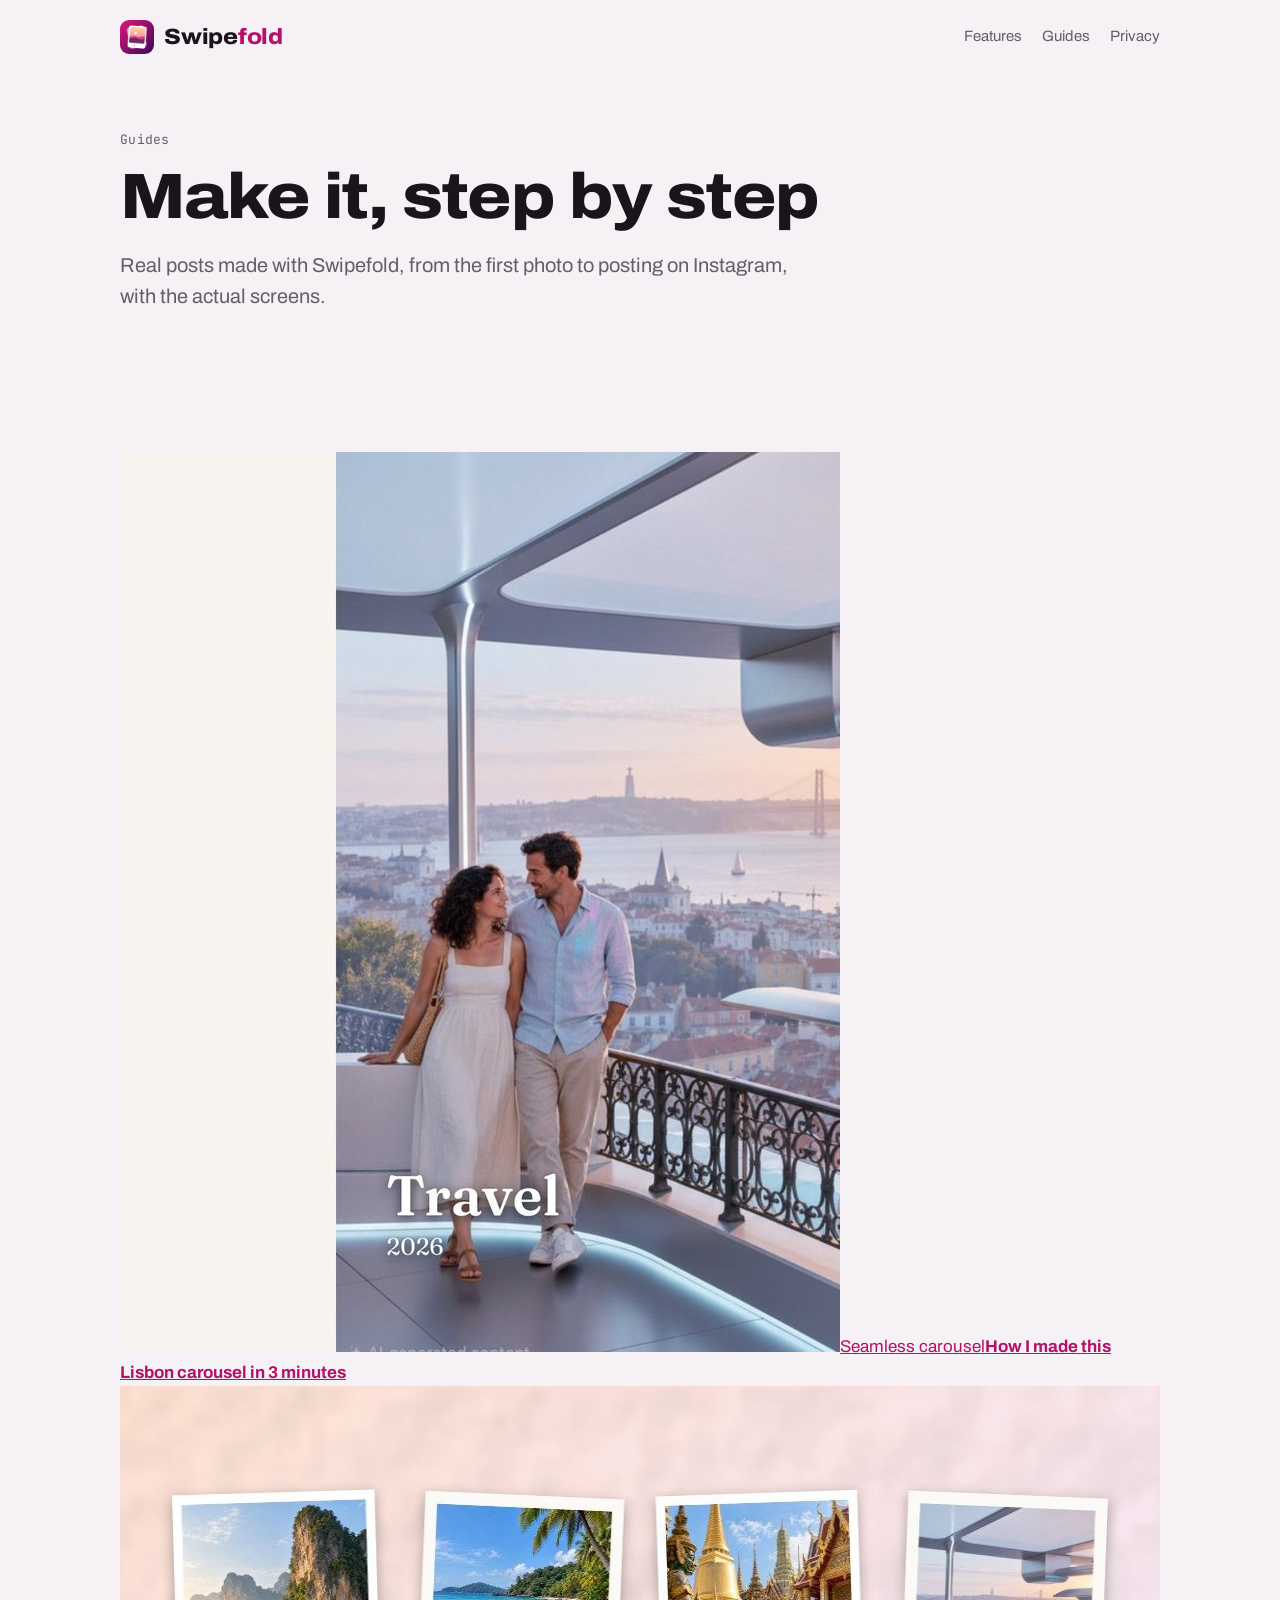
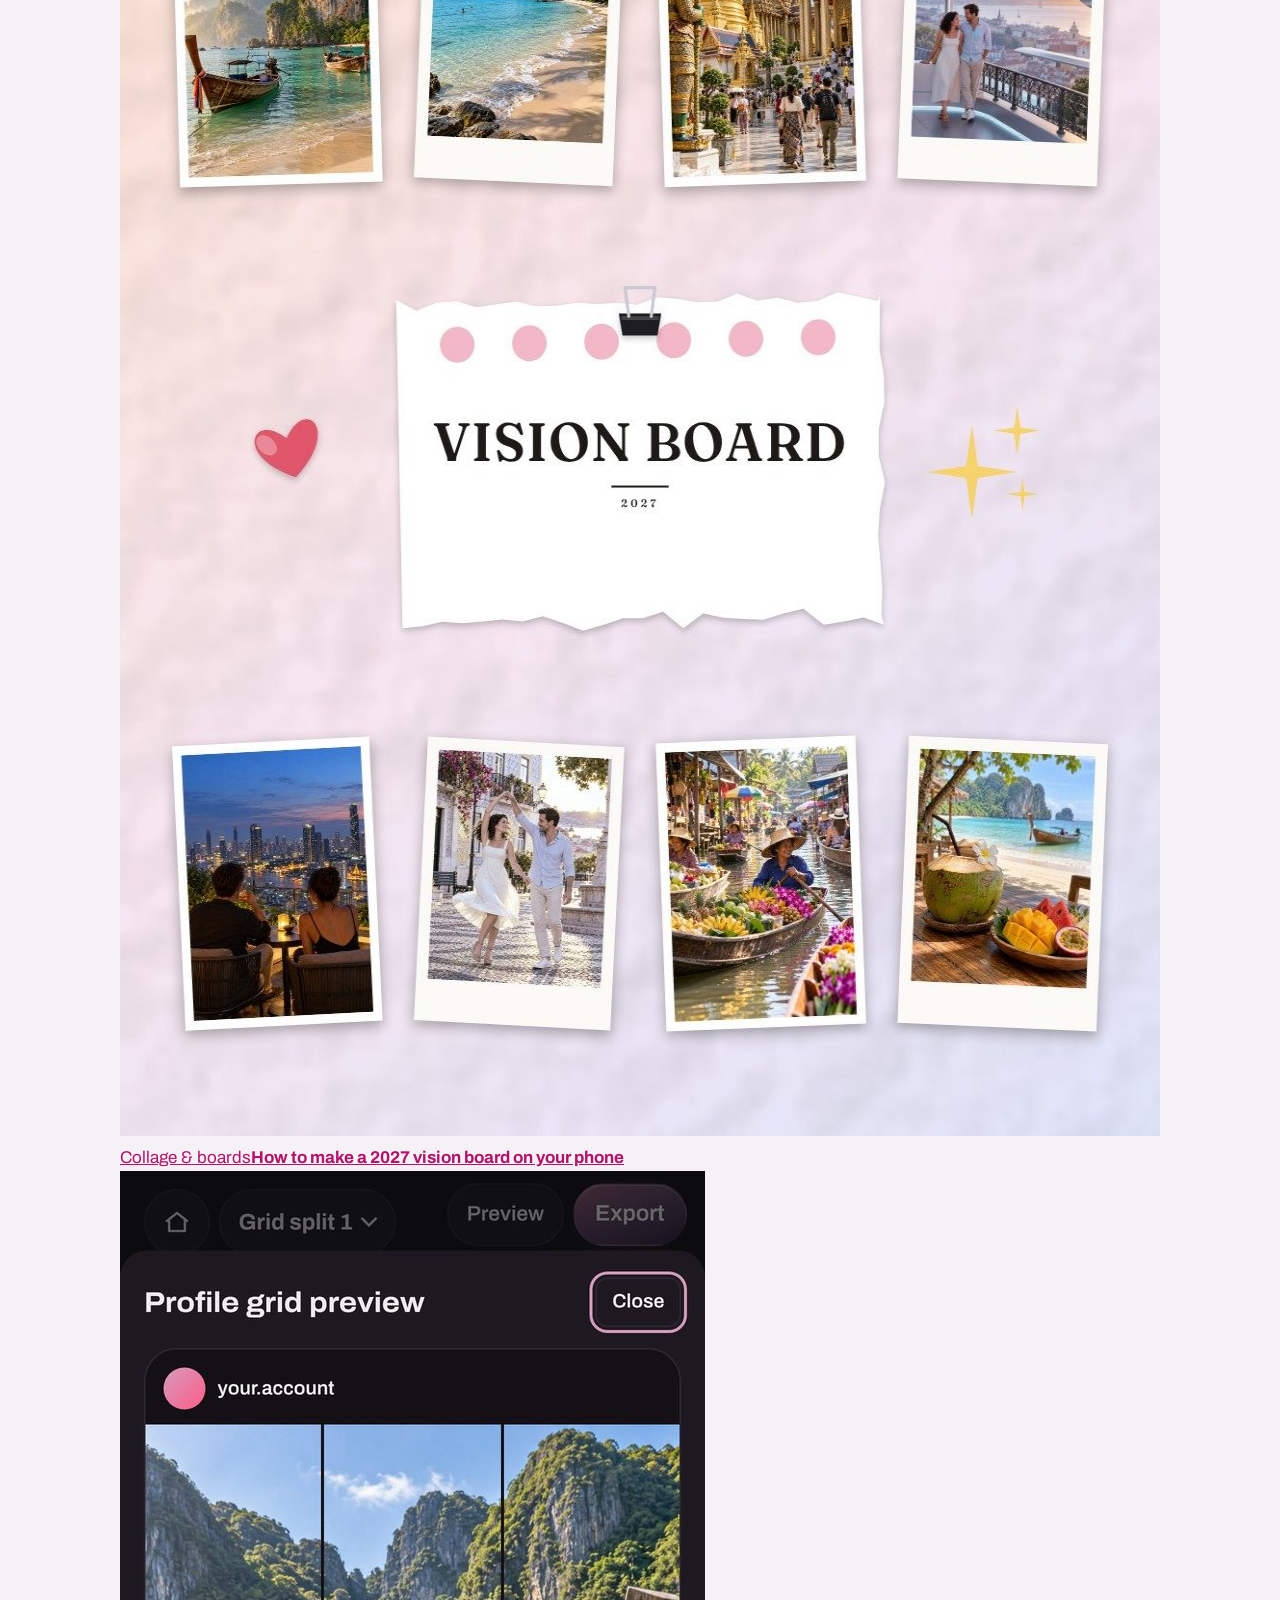
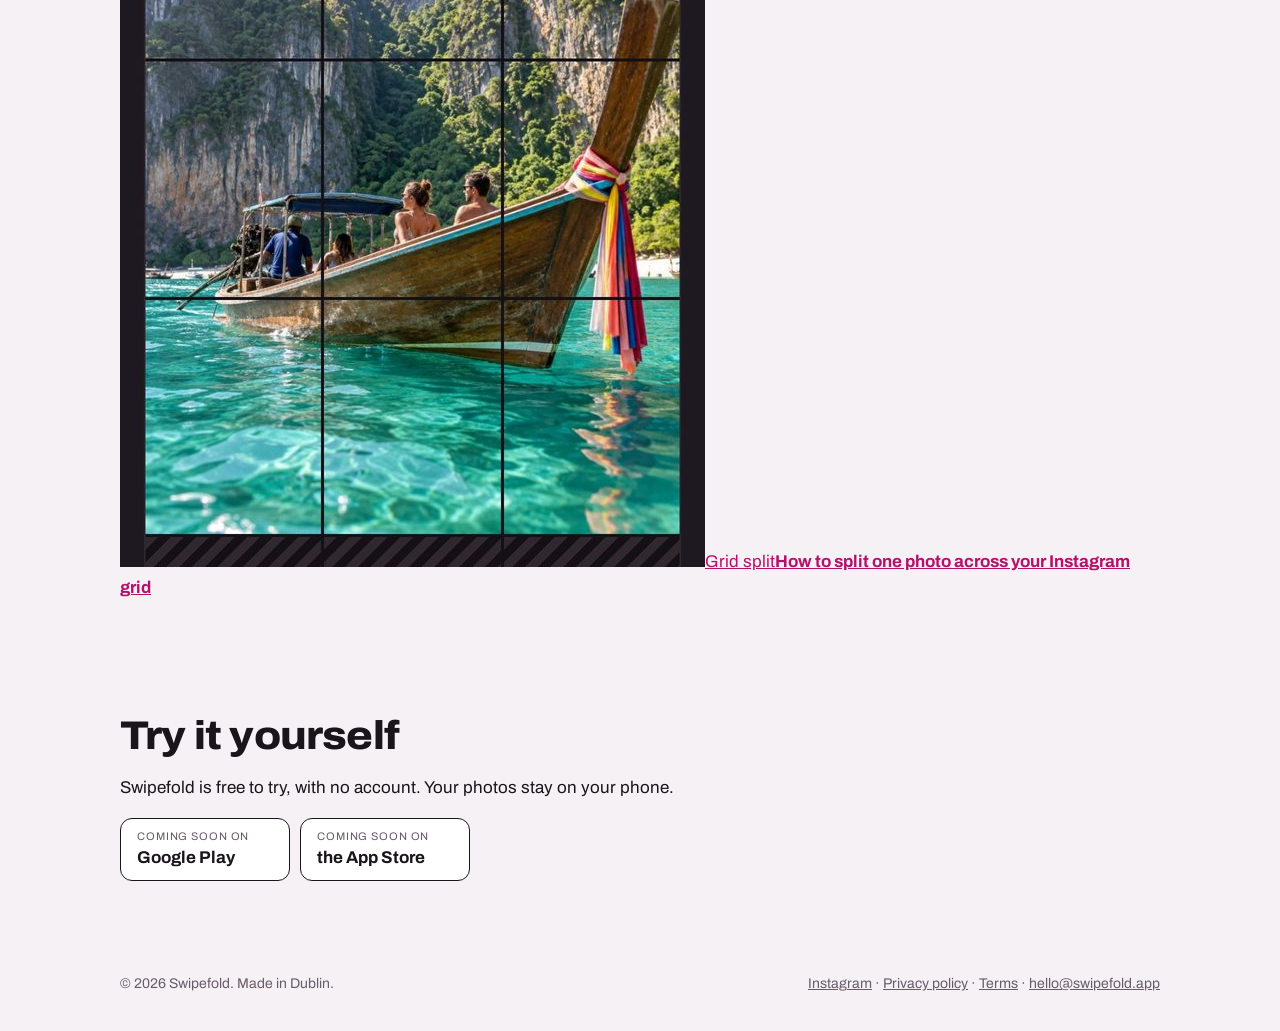
==== guides.html @ 1c02bab6 "Guides: grid split and vision board guides, Guides page, sitemap and robots Co-Authored-By: Claude O" ====
<!doctype html>
<html lang="en">
<head>
<meta charset="utf-8">
<meta name="viewport" content="width=device-width,initial-scale=1,viewport-fit=cover">
<title>Guides: Instagram carousels, grids and vision boards · Swipefold</title>
<meta name="description" content="Step-by-step guides with real screens: seamless Instagram carousels, splitting one photo across your profile grid, and vision boards on your phone.">
<meta property="og:title" content="Swipefold guides">
<meta property="og:description" content="Carousels, grid splits and vision boards, step by step.">
<meta property="og:image" content="https://swipefold.app/img/how/slide1.jpg">
<link rel="canonical" href="https://swipefold.app/guides.html">
<link rel="icon" href="favicon.png" type="image/png">
<link rel="apple-touch-icon" href="apple-touch-icon.png">
<link rel="preconnect" href="https://fonts.googleapis.com"><link rel="preconnect" href="https://fonts.gstatic.com" crossorigin>
<link rel="stylesheet" href="https://fonts.googleapis.com/css2?family=Archivo:wdth,wght@75..125,400..800&family=JetBrains+Mono:wght@400&display=swap">
<link rel="stylesheet" href="style.css">
</head>
<body>
<header class="top"><div class="wrap">
  <a class="logo" href="./"><img src="apple-touch-icon.png" alt=""><span class="wm">Swipe<span>fold</span></span></a>
  <nav><a href="./#modes">Features</a><a href="guides.html" aria-current="page">Guides</a><a href="privacy.html">Privacy</a></nav>
</div></header>
<main>
<section class="how-hero"><div class="wrap">
  <p class="eyebrow">Guides</p>
  <h1>Make it, step by step</h1>
  <p class="lede">Real posts made with Swipefold, from the first photo to posting on Instagram, with the actual screens.</p>
</div></section>
<section class="more" style="border-top:0"><div class="wrap">
  <div class="guide-cards">
    <a class="gcard" href="how-i-made-a-carousel.html"><img src="img/how/slide1.jpg" alt="" loading="lazy" width="720" height="900"><span>Seamless carousel</span><b>How I made this Lisbon carousel in 3 minutes</b></a>
    <a class="gcard" href="how-to-make-a-vision-board.html"><img src="img/board/board.jpg" alt="" loading="lazy" width="1080" height="1350"><span>Collage &amp; boards</span><b>How to make a 2027 vision board on your phone</b></a>
    <a class="gcard" href="how-to-split-a-photo-into-an-instagram-grid.html"><img src="img/grid/step3.jpg" alt="" loading="lazy" width="585" height="996"><span>Grid split</span><b>How to split one photo across your Instagram grid</b></a>
  </div>
</div></section>
<section class="end"><div class="wrap">
  <h2>Try it yourself</h2>
  <p>Swipefold is free to try, with no account. Your photos stay on your phone.</p>
  <div class="stores" aria-label="Availability">
    <div class="store"><small>Coming soon on</small><b>Google Play</b></div>
    <div class="store"><small>Coming soon on</small><b>the App Store</b></div>
  </div>
</div></section>
</main>

<footer><div class="wrap">
  <span>© 2026 Swipefold. Made in Dublin.</span>
  <span><a href="https://www.instagram.com/swipefold.app/" rel="me">Instagram</a> · <a href="privacy.html">Privacy policy</a> · <a href="terms.html">Terms</a> · <a href="mailto:hello@swipefold.app">hello@swipefold.app</a></span>
</div></footer>
</body>
</html>
---- style.css ----
/* Swipefold site — a contact-sheet feel: photos on white slides, cut lines in pink, magenta-night colours from the app icon. */
:root{
  --bg:#f5f1f4; --paper:#ffffff; --ink:#1a141b; --muted:#685c69; --line:#e2d9df;
  --accent:#b5106a; --accent-ink:#ffffff; --accent-soft:#fbe3ef; --cut:#ff3d71;
  --f-display:"Archivo",system-ui,-apple-system,"Segoe UI",sans-serif;
  --f-body:"Archivo",system-ui,-apple-system,"Segoe UI",sans-serif;
  --f-mono:"JetBrains Mono",ui-monospace,"SF Mono",Menlo,monospace;
}
@media (prefers-color-scheme: dark){:root:not([data-theme="light"]){
  --bg:#141016; --paper:#1e1820; --ink:#f1ebf0; --muted:#a898a7; --line:#30272f;
  --accent:#f06aa8; --accent-ink:#1f0a17; --accent-soft:#3f1530; --cut:#ff5c88; color-scheme:dark}}
:root[data-theme="dark"]{
  --bg:#141016; --paper:#1e1820; --ink:#f1ebf0; --muted:#a898a7; --line:#30272f;
  --accent:#f06aa8; --accent-ink:#1f0a17; --accent-soft:#3f1530; --cut:#ff5c88; color-scheme:dark}
*{box-sizing:border-box}
html{-webkit-text-size-adjust:100%}
body{margin:0;background:var(--bg);color:var(--ink);font-family:var(--f-body);font-size:17px;line-height:1.55}
a{color:var(--accent)}
img,svg{max-width:100%}
.wrap{max-width:1080px;margin:0 auto;padding-left:max(20px,env(safe-area-inset-left,0px));padding-right:max(20px,env(safe-area-inset-right,0px))}
:focus-visible{outline:2px solid var(--accent);outline-offset:3px;border-radius:4px}

/* header */
.top{padding-block:20px}
.top .wrap{display:flex;align-items:center;justify-content:space-between;gap:16px}
.logo{flex-shrink:0;display:flex;align-items:center;gap:10px;text-decoration:none;color:var(--ink);font-family:var(--f-display);font-weight:800;font-stretch:110%;font-size:22px;letter-spacing:-.01em}
.logo img{width:34px;height:34px;border-radius:9px}
.logo .wm span{color:var(--accent)}
.top nav{display:flex;gap:20px;font-size:15px}
.top nav a{color:var(--muted);text-decoration:none}
.top nav a:hover{color:var(--ink)}
@media (max-width:560px){.top nav{gap:14px;font-size:14px}.top nav a[href$="#story"]{display:none}}

/* hero: lifestyle photo, copy sits on the empty wall to the left */
.hero{padding:0;position:relative}
/* phones and narrow windows: the photo on top, cropped closer to him, then the words */
.hero-photo img{display:block;width:100%;height:auto;aspect-ratio:4/3;object-fit:cover;object-position:74% center}
@media (min-width:600px) and (max-width:879px){.hero-photo img{aspect-ratio:16/9;object-position:right center}}
.hero-copy{padding-block:32px 8px}
@media (min-width:880px){
  .hero{min-height:clamp(560px,48vw,720px);display:flex;align-items:center;overflow:hidden}
  .hero-photo{position:absolute;inset:0}
  .hero-photo img{width:100%;height:100%;aspect-ratio:auto;object-position:right center}
  .hero-photo::after{content:"";position:absolute;inset:0;background:linear-gradient(90deg,rgba(236,239,234,.94) 0,rgba(236,239,234,.82) 40%,rgba(236,239,234,0) 64%)}
  .hero .wrap{position:relative;width:100%}
  .hero-copy{max-width:490px;padding-block:56px}
  /* fixed colours over the photo, whatever the site theme */
  .hero-copy{--ink:#1a141b;--muted:#3f3540;--paper:#ffffff;--accent:#b5106a;color:var(--ink)}
  .hero-copy .lede{font-size:18px}
}
.demo-band .wrap{display:grid;gap:32px;align-items:center}
@media (min-width:880px){.demo-band .wrap{grid-template-columns:.9fr 1.1fr}}
.eyebrow{font-family:var(--f-mono);font-size:13px;color:var(--muted);letter-spacing:.02em;margin:0 0 14px}
h1{font-family:var(--f-display);font-weight:800;font-stretch:112%;font-size:clamp(38px,6vw,64px);line-height:1.02;letter-spacing:-.025em;margin:0 0 20px;text-wrap:balance}
h1 em{font-style:normal;color:var(--accent)}
.lede{font-size:clamp(17px,2vw,20px);color:var(--muted);max-width:34em;margin:0 0 28px}
.stores{display:flex;flex-wrap:wrap;gap:10px}
.store{display:inline-flex;flex-direction:column;justify-content:center;border:1.5px solid var(--ink);border-radius:12px;padding:9px 16px;min-width:170px;background:var(--paper)}
.store small{font-size:11px;color:var(--muted);text-transform:uppercase;letter-spacing:.08em}
.store b{font-size:17px;font-weight:700}
.note{font-size:14px;color:var(--muted);margin-top:14px}

/* phone demo */
.demo{display:flex;flex-direction:column;align-items:center;gap:18px}
.phone{width:min(300px,78vw);border-radius:36px;background:#0b0c10;padding:12px;box-shadow:0 30px 60px -30px rgba(46,34,64,.55)}
.screen{border-radius:26px;overflow:hidden;background:#fff}
.post-head{display:flex;align-items:center;gap:8px;padding:10px 12px;font-size:12px;font-weight:600;color:#14161b;background:#fff}
.post-head i{width:22px;height:22px;border-radius:50%;background:linear-gradient(160deg,#d81877 0%,#8c0f6a 50%,#3a0a5c 100%)}
.viewport{aspect-ratio:4/5;overflow:hidden;position:relative;background:#fff}
.strip{display:flex;height:100%;width:500%;animation:swipe 14s infinite}
.strip svg{width:100%;height:100%;display:block}
@keyframes swipe{
  0%,14%{transform:translateX(0)} 20%,34%{transform:translateX(-20%)} 40%,54%{transform:translateX(-40%)}
  60%,74%{transform:translateX(-60%)} 80%,94%{transform:translateX(-80%)} 100%{transform:translateX(0)}}
.dots{display:flex;justify-content:center;gap:5px;padding:9px 0 12px;background:#fff}
.dots b{width:6px;height:6px;border-radius:50%;background:#cfd3db}
.dots b:first-child{animation:dot 14s infinite}
.dots b:nth-child(2){animation:dot 14s infinite -11.2s}
.dots b:nth-child(3){animation:dot 14s infinite -8.4s}
.dots b:nth-child(4){animation:dot 14s infinite -5.6s}
.dots b:nth-child(5){animation:dot 14s infinite -2.8s}
@keyframes dot{0%,19%{background:#b5106a}20%,100%{background:#cfd3db}}
.sheet{width:100%;max-width:460px}
.sheet figcaption{font-family:var(--f-mono);font-size:12px;color:var(--muted);text-align:center;margin-top:8px}
.sheet .frame{background:var(--paper);border:1px solid var(--line);border-radius:10px;padding:8px}
@media (prefers-reduced-motion: reduce){.strip,.dots b{animation:none!important}.dots b:first-child{background:#b5106a}}

/* sections */
section{padding-block:56px}
h2{font-family:var(--f-display);font-weight:800;font-stretch:108%;font-size:clamp(28px,4vw,40px);letter-spacing:-.02em;line-height:1.1;margin:0 0 12px;text-wrap:balance}
.sub{color:var(--muted);max-width:40em;margin:0 0 32px}
.modes{display:grid;gap:18px}
@media (min-width:760px){.modes{grid-template-columns:repeat(3,1fr)}}
.mode{background:var(--paper);border:1px solid var(--line);border-radius:16px;padding:18px;display:flex;flex-direction:column;gap:12px}
.mode .art{border-radius:10px;background:var(--bg);padding:12px;display:flex;align-items:center;justify-content:center;height:200px}
.mode .art svg{max-height:100%;width:auto;max-width:100%}
.mode h3{margin:0;font-size:20px;font-family:var(--f-display);font-weight:700}
.mode p{margin:0;color:var(--muted);font-size:15.5px}
.mode .spec{font-family:var(--f-mono);font-size:12px;color:var(--muted);border-top:1px solid var(--line);padding-top:10px;margin-top:auto}

.details{display:grid;gap:0;border-top:1px solid var(--line)}
@media (min-width:760px){.details{grid-template-columns:1fr 1fr;column-gap:40px}}
.detail{padding:18px 0;border-bottom:1px solid var(--line);display:grid;grid-template-columns:28px 1fr;gap:12px}
.detail svg{width:24px;height:24px;color:var(--accent);margin-top:2px}
.detail h3{margin:0 0 4px;font-size:17px}
.detail p{margin:0;color:var(--muted);font-size:15.5px}

.privacy-band{background:linear-gradient(160deg,#d81877 0%,#8c0f6a 50%,#3a0a5c 100%);color:#ffffff}
.privacy-band .wrap{display:grid;gap:20px;align-items:center}
@media (min-width:760px){.privacy-band .wrap{grid-template-columns:1.4fr 1fr}}
.privacy-band h2{color:inherit}
.privacy-band p{margin:0;opacity:.9}
.privacy-band a{color:inherit;font-weight:700}

footer{padding-block:36px;color:var(--muted);font-size:14px}
footer .wrap{display:flex;flex-wrap:wrap;justify-content:space-between;gap:12px}
footer a{color:var(--muted)}

.vids{display:grid;grid-template-columns:repeat(2,minmax(0,1fr));gap:14px}
@media (min-width:760px){.vids{grid-template-columns:repeat(4,minmax(0,1fr))}}
.vids figure{margin:0;display:flex;flex-direction:column;gap:8px}
.vids img{width:100%;height:auto;aspect-ratio:9/16;object-fit:cover;border-radius:16px;display:block;background:#1e1820;box-shadow:0 18px 40px -24px rgba(46,34,64,.6)}
.vids.st img{aspect-ratio:4/5}
.vids figcaption{font-family:var(--f-mono);font-size:12px;color:var(--muted);text-align:center}

/* privacy page */
.doc{max-width:720px;padding-block:24px 64px}
.doc h1{font-size:clamp(34px,5vw,48px)}
.doc h2{font-size:22px;margin-top:36px}
.doc p,.doc li{color:var(--ink)}
.doc .updated{font-family:var(--f-mono);font-size:13px;color:var(--muted)}
.doc ul{padding-left:20px}
.doc li{margin-bottom:6px}
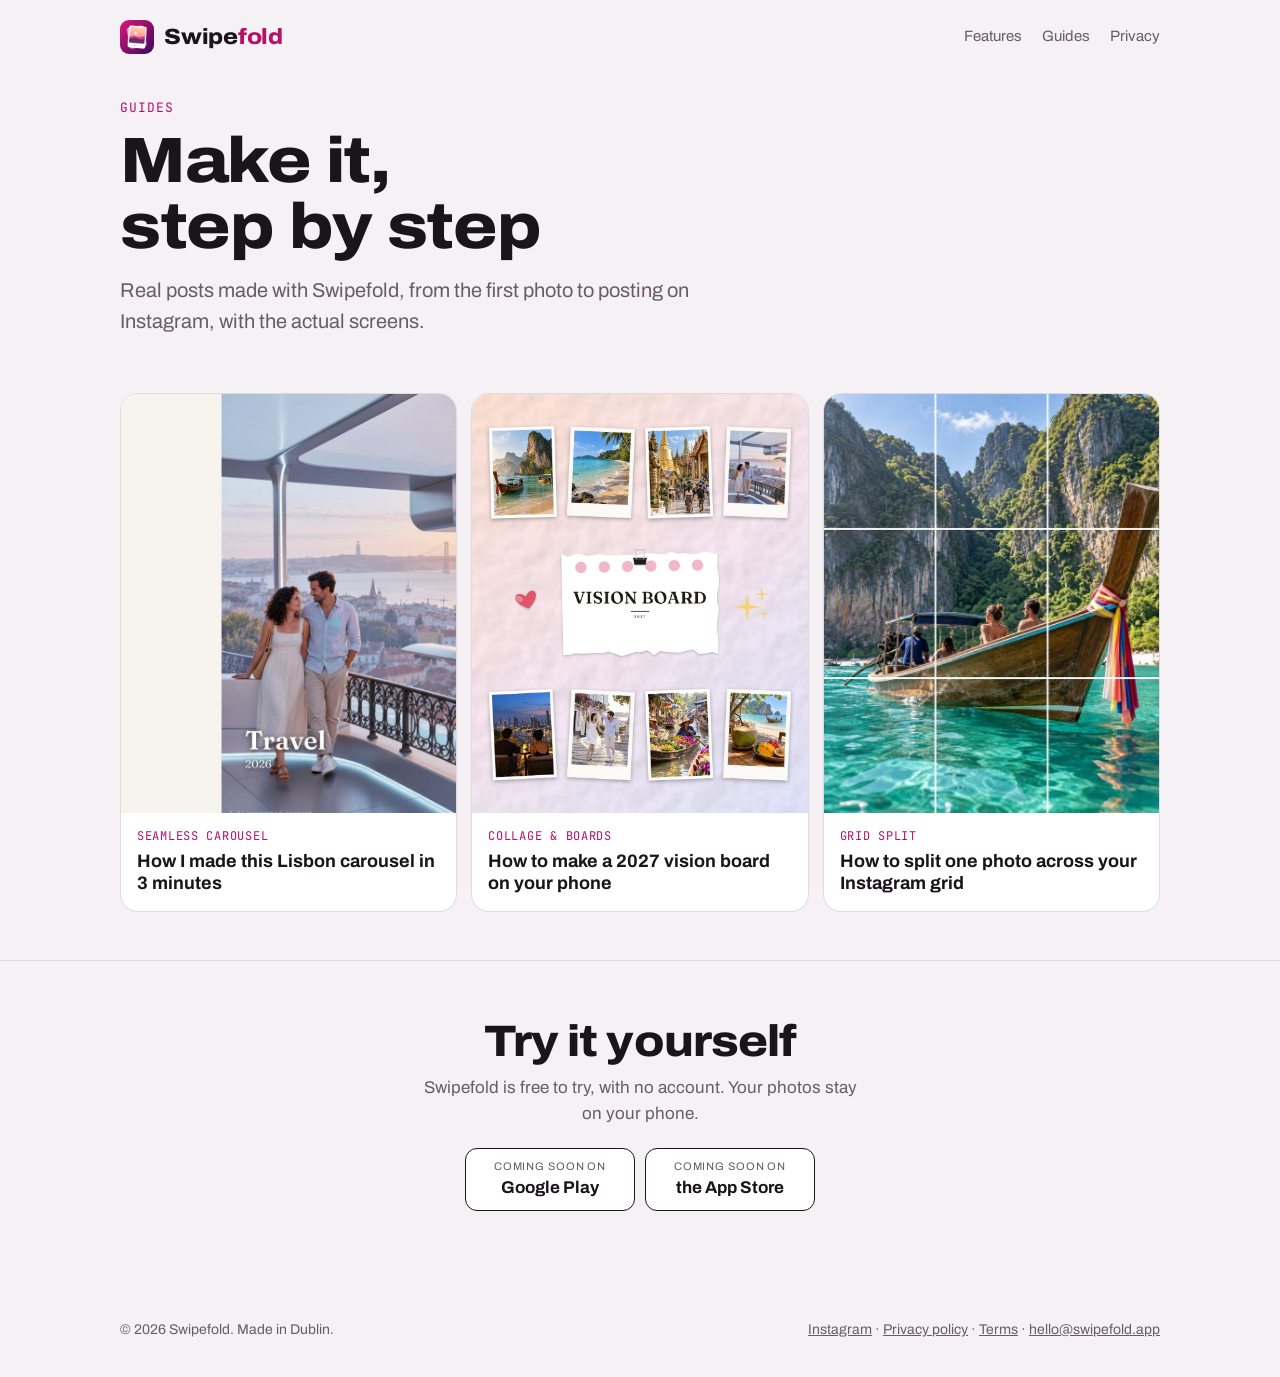
==== commit 98e8770c: "Guides: styles built into each page (Guides page had lost them), grid cover image, no sideways scrol" ====
--- a/guides.html
+++ b/guides.html
@@ -13,7 +13,102 @@
 <link rel="apple-touch-icon" href="apple-touch-icon.png">
 <link rel="preconnect" href="https://fonts.googleapis.com"><link rel="preconnect" href="https://fonts.gstatic.com" crossorigin>
 <link rel="stylesheet" href="https://fonts.googleapis.com/css2?family=Archivo:wdth,wght@75..125,400..800&family=JetBrains+Mono:wght@400&display=swap">
-<link rel="stylesheet" href="style.css">
+<link rel="stylesheet" href="style.css?v=3">
+<style>
+/* a scrolling story, chapter by chapter */
+.how-hero{padding:24px 0 8px}
+.how-hero .eyebrow{font-family:var(--f-mono);font-size:13px;letter-spacing:.08em;text-transform:uppercase;color:var(--accent);margin:0 0 10px}
+.how-hero h1{font-family:var(--f-display);font-weight:800;font-stretch:112%;font-size:clamp(34px,6.4vw,64px);line-height:1.02;letter-spacing:-.02em;margin:0 0 16px;max-width:14ch}
+.how-hero .lede{font-size:clamp(17px,2.2vw,20px);color:var(--muted);max-width:52ch;margin:0}
+.meta-row{display:flex;flex-wrap:wrap;gap:8px 18px;margin-top:18px;font-family:var(--f-mono);font-size:13px;color:var(--muted)}
+.meta-row b{color:var(--ink);font-weight:400}
+
+/* the finished post: a swipeable Instagram-style carousel */
+.result{padding:28px 0 12px}
+.ig{max-width:420px;margin:0 auto;background:var(--paper);border:1px solid var(--line);border-radius:22px;overflow:hidden;box-shadow:0 30px 60px -30px rgba(40,10,30,.45)}
+.ig-head{display:flex;align-items:center;gap:10px;padding:12px 14px;font-weight:700;font-size:15px}
+.ig-head i{width:30px;height:30px;border-radius:50%;background:linear-gradient(135deg,#f06aa8,#7a3fd0)}
+.ig-track{display:flex;overflow-x:auto;scroll-snap-type:x mandatory;scrollbar-width:none;-webkit-overflow-scrolling:touch}
+.ig-track::-webkit-scrollbar{display:none}
+.ig-track picture{flex:0 0 100%;scroll-snap-align:center}
+.ig-track img{display:block;width:100%;height:auto;aspect-ratio:4/5}
+.ig-dots{display:flex;justify-content:center;gap:5px;padding:10px 0 14px}
+.ig-dots b{width:6px;height:6px;border-radius:50%;background:var(--line);transition:background .2s}
+.ig-dots b.on{background:var(--accent)}
+.swipe-note{text-align:center;color:var(--muted);font-size:14px;margin:10px 0 0}
+.strip-view{margin:26px auto 0;max-width:1080px;overflow-x:auto;scrollbar-width:thin}
+.strip-view .row{display:flex;gap:0;min-width:760px;position:relative}
+.strip-view img{display:block;width:calc(100%/6);height:auto;aspect-ratio:4/5}
+.strip-view .row::after{content:"";position:absolute;top:0;bottom:0;left:0;right:calc(100%/6);pointer-events:none;background:linear-gradient(90deg,transparent calc(100% - 2px),var(--cut) 0) 0 0/calc(100%/5) 100% repeat-x}
+.strip-cap{font-family:var(--f-mono);font-size:12px;color:var(--muted);text-align:center;margin:8px 0 0}
+
+/* chapters */
+.chapter{padding:56px 0;border-top:1px solid var(--line)}
+.chapter .wrap{display:grid;grid-template-columns:minmax(0,1fr);gap:28px;align-items:center}
+@media (min-width:860px){.chapter .wrap{grid-template-columns:1.05fr .95fr;gap:56px}.chapter.flip .copy{order:2}}
+.num{font-family:var(--f-display);font-weight:800;font-stretch:120%;font-size:76px;line-height:1;color:var(--accent);opacity:.9;margin:0 0 6px}
+.chapter h2{font-family:var(--f-display);font-weight:800;font-stretch:108%;font-size:clamp(26px,3.6vw,38px);line-height:1.08;margin:0 0 12px;letter-spacing:-.01em}
+.chapter p{margin:0 0 12px;max-width:46ch}
+.chapter .tip{font-size:15px;color:var(--muted);border-left:3px solid var(--accent);padding-left:12px}
+.shot{margin:0;justify-self:center;width:min(300px,78vw);border-radius:34px;padding:9px;background:#0d0a0f;box-shadow:0 30px 60px -28px rgba(40,10,30,.55)}
+.shot img{display:block;width:100%;height:auto;border-radius:26px}
+.reveal{opacity:0;transform:translateY(28px);transition:opacity .7s ease,transform .7s ease}
+.reveal.in{opacity:1;transform:none}
+@media (prefers-reduced-motion:reduce){.reveal{opacity:1;transform:none;transition:none}}
+
+/* tips + end */
+.tips{padding:56px 0;border-top:1px solid var(--line)}
+.tips h2{font-family:var(--f-display);font-weight:800;font-size:clamp(24px,3.2vw,34px);margin:0 0 18px}
+.tip-grid{display:grid;gap:14px}
+@media (min-width:760px){.tip-grid{grid-template-columns:repeat(3,1fr)}}
+.tip-card{background:var(--paper);border:1px solid var(--line);border-radius:16px;padding:18px}
+.tip-card b{display:block;font-size:17px;margin-bottom:6px}
+.tip-card span{color:var(--muted);font-size:15px}
+.end{padding:56px 0 72px;text-align:center;border-top:1px solid var(--line)}
+.end h2{font-family:var(--f-display);font-weight:800;font-stretch:110%;font-size:clamp(28px,4vw,44px);margin:0 0 10px}
+.end p{color:var(--muted);margin:0 auto 20px;max-width:44ch}
+.end .stores{justify-content:center}
+
+/* more guides, at the foot of each guide */
+.more{padding:48px 0;border-top:1px solid var(--line)}
+.more h2{font-family:var(--f-display);font-weight:800;font-size:clamp(22px,3vw,30px);margin:0 0 16px}
+.guide-cards{display:grid;gap:14px}
+@media (min-width:760px){.guide-cards{grid-template-columns:repeat(3,1fr)}}
+.gcard{display:flex;flex-direction:column;background:var(--paper);border:1px solid var(--line);border-radius:18px;overflow:hidden;color:inherit;text-decoration:none;transition:transform .2s,box-shadow .2s}
+.gcard:hover{transform:translateY(-3px);box-shadow:0 20px 40px -24px rgba(40,10,30,.45)}
+.gcard img{display:block;width:100%;height:auto;aspect-ratio:4/5;object-fit:cover}
+.gcard span{display:block;padding:14px 16px 4px;font-family:var(--f-mono);font-size:12px;letter-spacing:.06em;text-transform:uppercase;color:var(--accent)}
+.gcard b{display:block;padding:0 16px 16px;font-size:18px;line-height:1.25}
+.gcard[aria-current]{outline:2px solid var(--accent)}
+
+/* Instagram profile grid, 3:4 tiles */
+.profile{max-width:420px;margin:0 auto;background:var(--paper);border:1px solid var(--line);border-radius:22px;overflow:hidden;box-shadow:0 30px 60px -30px rgba(40,10,30,.45)}
+.p-head{display:flex;align-items:center;gap:16px;padding:16px}
+.p-head i{flex:0 0 64px;height:64px;border-radius:50%;background:linear-gradient(135deg,#f06aa8,#7a3fd0)}
+.p-head b{display:block;font-size:16px}
+.p-head small{display:block;color:var(--muted);font-size:13px;margin-top:2px}
+.p-grid{display:grid;grid-template-columns:repeat(3,1fr);gap:2px;background:var(--paper)}
+.p-grid img{display:block;width:100%;height:auto;aspect-ratio:3/4;object-fit:cover;transition:opacity .45s ease,transform .45s ease}
+.p-grid.filling img{opacity:0;transform:scale(.94)}
+.p-grid.filling img.on{opacity:1;transform:none}
+.p-grid.gapped{gap:2px}
+.replay{display:block;margin:14px auto 0;font:inherit;font-size:15px;font-weight:700;padding:10px 18px;border-radius:999px;border:1px solid var(--line);background:var(--paper);color:var(--ink);cursor:pointer}
+.order{max-width:420px;margin:22px auto 0;display:grid;grid-template-columns:repeat(9,1fr);gap:4px}
+.order figure{margin:0;text-align:center}
+.order img{display:block;width:100%;height:auto;aspect-ratio:3/4;border-radius:4px}
+.order figcaption{font-family:var(--f-mono);font-size:11px;color:var(--muted);margin-top:4px}
+
+/* finished board + its video */
+.duo{display:grid;gap:22px;justify-items:center;max-width:820px;margin:0 auto}
+@media (min-width:760px){.duo{grid-template-columns:1.35fr 1fr;align-items:center}}
+.duo figure{margin:0;width:100%}
+.duo figcaption{font-family:var(--f-mono);font-size:12px;color:var(--muted);text-align:center;margin-top:10px}
+.board-img{display:block;width:100%;height:auto;border-radius:14px;box-shadow:0 30px 60px -30px rgba(40,10,30,.45)}
+.reel{width:min(260px,70vw);margin:0 auto;border-radius:30px;padding:8px;background:#0d0a0f;box-shadow:0 30px 60px -28px rgba(40,10,30,.55)}
+.reel video{display:block;width:100%;height:auto;aspect-ratio:9/16;border-radius:23px;background:#eee}
+.callout{max-width:720px;margin:0 auto;background:var(--paper);border:1px solid var(--line);border-radius:16px;padding:16px 18px;font-size:15px;color:var(--muted)}
+.callout b{color:var(--ink)}
+</style>
 </head>
 <body>
 <header class="top"><div class="wrap">
@@ -30,7 +125,7 @@
   <div class="guide-cards">
     <a class="gcard" href="how-i-made-a-carousel.html"><img src="img/how/slide1.jpg" alt="" loading="lazy" width="720" height="900"><span>Seamless carousel</span><b>How I made this Lisbon carousel in 3 minutes</b></a>
     <a class="gcard" href="how-to-make-a-vision-board.html"><img src="img/board/board.jpg" alt="" loading="lazy" width="1080" height="1350"><span>Collage &amp; boards</span><b>How to make a 2027 vision board on your phone</b></a>
-    <a class="gcard" href="how-to-split-a-photo-into-an-instagram-grid.html"><img src="img/grid/step3.jpg" alt="" loading="lazy" width="585" height="996"><span>Grid split</span><b>How to split one photo across your Instagram grid</b></a>
+    <a class="gcard" href="how-to-split-a-photo-into-an-instagram-grid.html"><img src="img/grid/cover.jpg" alt="" loading="lazy" width="720" height="900"><span>Grid split</span><b>How to split one photo across your Instagram grid</b></a>
   </div>
 </div></section>
 <section class="end"><div class="wrap">
--- a/style.css
+++ b/style.css
@@ -30,6 +30,7 @@
 .top nav a{color:var(--muted);text-decoration:none}
 .top nav a:hover{color:var(--ink)}
 @media (max-width:560px){.top nav{gap:14px;font-size:14px}.top nav a[href$="#story"]{display:none}}
+@media (max-width:380px){.top .wrap{gap:10px}.top nav{gap:10px;font-size:13px}.top nav a[href$="#modes"]{display:none}}
 
 /* hero: lifestyle photo, copy sits on the empty wall to the left */
 .hero{padding:0;position:relative}
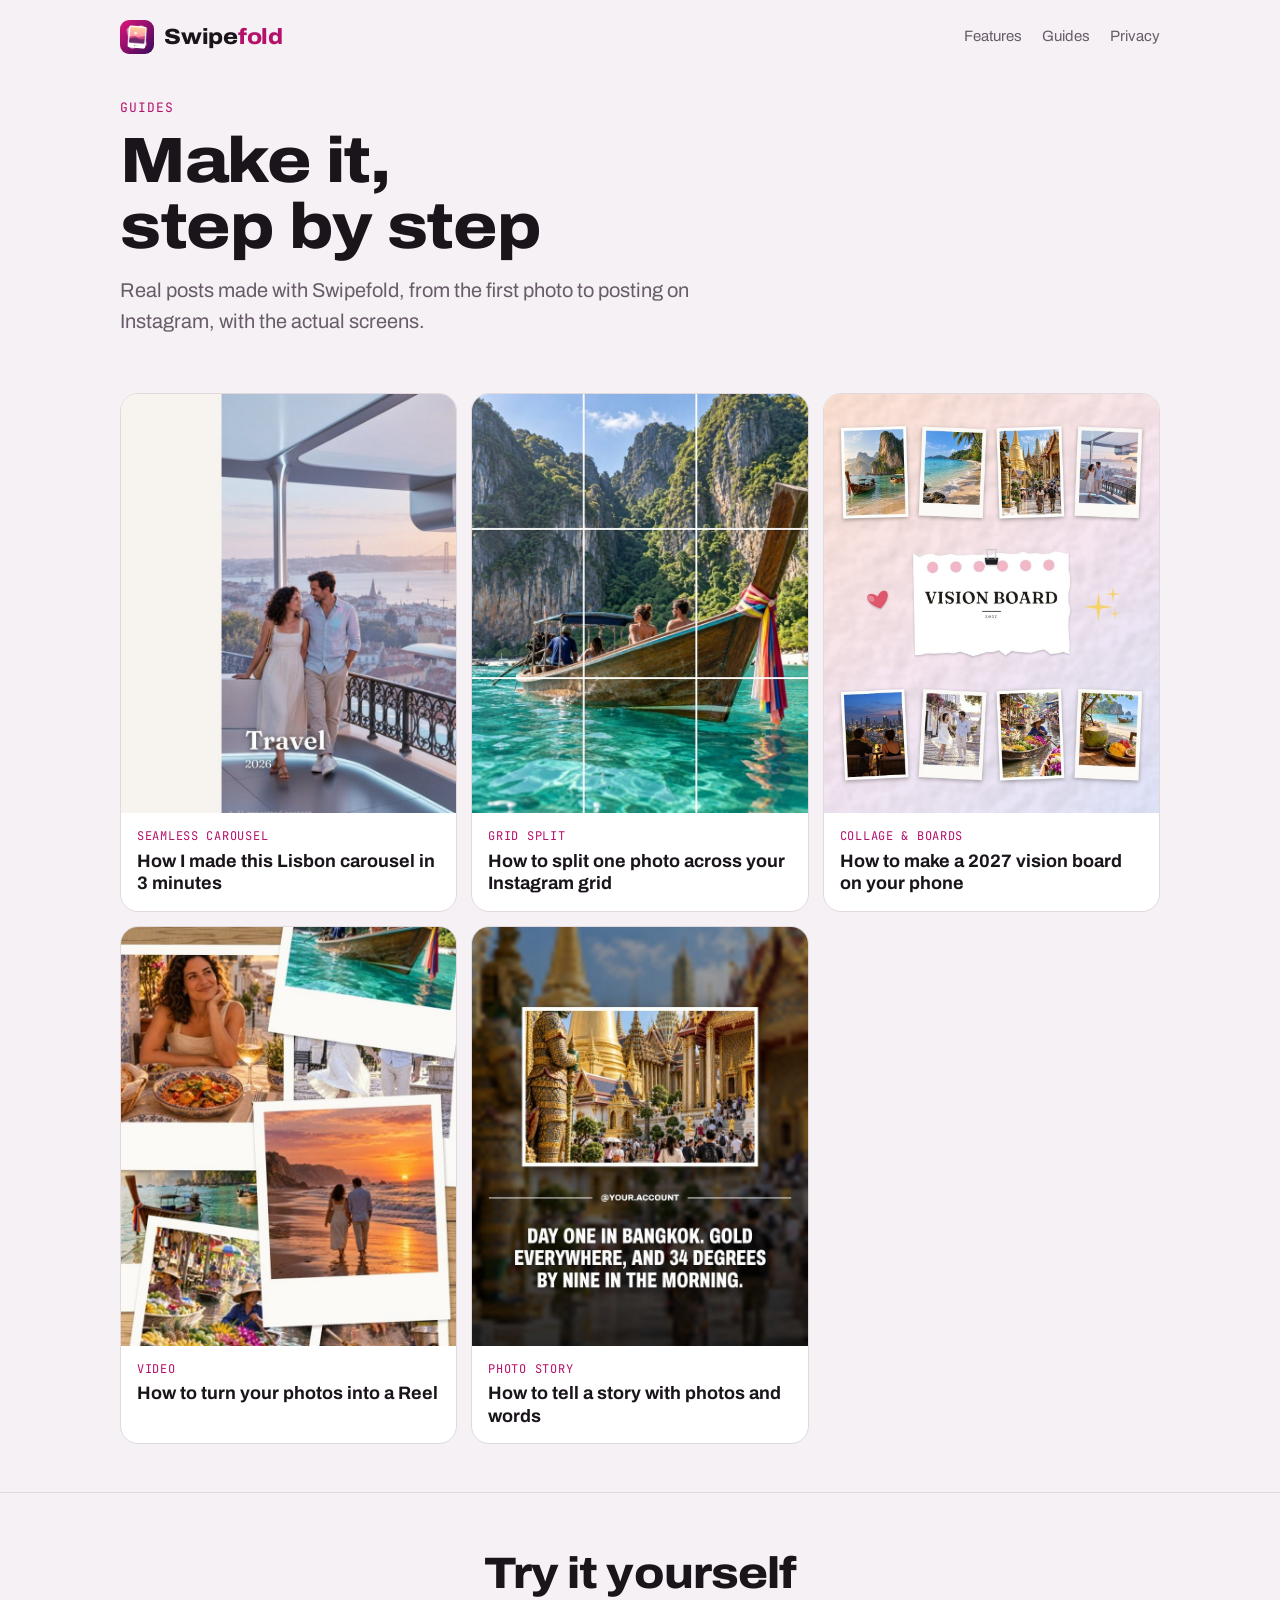
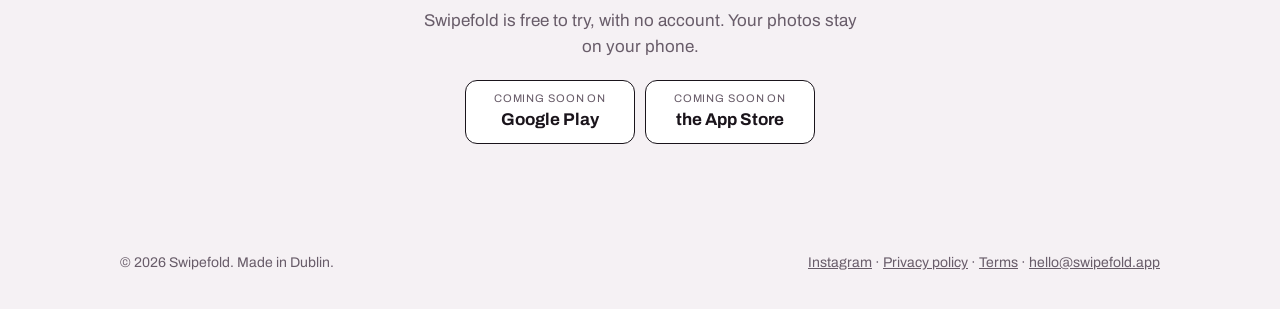
==== commit 8ca08be6: "Guides: Video (photos to a Reel) and Photo story, all guides link to all five Co-Authored-By: Claude" ====
--- a/guides.html
+++ b/guides.html
@@ -3,10 +3,10 @@
 <head>
 <meta charset="utf-8">
 <meta name="viewport" content="width=device-width,initial-scale=1,viewport-fit=cover">
-<title>Guides: Instagram carousels, grids and vision boards · Swipefold</title>
-<meta name="description" content="Step-by-step guides with real screens: seamless Instagram carousels, splitting one photo across your profile grid, and vision boards on your phone.">
+<title>Guides: Instagram carousels, grids, vision boards and Reels · Swipefold</title>
+<meta name="description" content="Step-by-step guides with real screens: seamless Instagram carousels, splitting one photo across your profile grid, vision boards, Reels from photos and photo stories with text.">
 <meta property="og:title" content="Swipefold guides">
-<meta property="og:description" content="Carousels, grid splits and vision boards, step by step.">
+<meta property="og:description" content="Carousels, grid splits, vision boards, Reels and photo stories, step by step.">
 <meta property="og:image" content="https://swipefold.app/img/how/slide1.jpg">
 <link rel="canonical" href="https://swipefold.app/guides.html">
 <link rel="icon" href="favicon.png" type="image/png">
@@ -124,8 +124,10 @@
 <section class="more" style="border-top:0"><div class="wrap">
   <div class="guide-cards">
     <a class="gcard" href="how-i-made-a-carousel.html"><img src="img/how/slide1.jpg" alt="" loading="lazy" width="720" height="900"><span>Seamless carousel</span><b>How I made this Lisbon carousel in 3 minutes</b></a>
+    <a class="gcard" href="how-to-split-a-photo-into-an-instagram-grid.html"><img src="img/grid/cover.jpg" alt="" loading="lazy" width="720" height="900"><span>Grid split</span><b>How to split one photo across your Instagram grid</b></a>
     <a class="gcard" href="how-to-make-a-vision-board.html"><img src="img/board/board.jpg" alt="" loading="lazy" width="1080" height="1350"><span>Collage &amp; boards</span><b>How to make a 2027 vision board on your phone</b></a>
-    <a class="gcard" href="how-to-split-a-photo-into-an-instagram-grid.html"><img src="img/grid/cover.jpg" alt="" loading="lazy" width="720" height="900"><span>Grid split</span><b>How to split one photo across your Instagram grid</b></a>
+    <a class="gcard" href="how-to-turn-photos-into-a-reel.html"><img src="img/video/cover.jpg" alt="" loading="lazy" width="720" height="900"><span>Video</span><b>How to turn your photos into a Reel</b></a>
+    <a class="gcard" href="how-to-make-an-instagram-photo-story.html"><img src="img/story/slide1.jpg" alt="" loading="lazy" width="720" height="900"><span>Photo story</span><b>How to tell a story with photos and words</b></a>
   </div>
 </div></section>
 <section class="end"><div class="wrap">
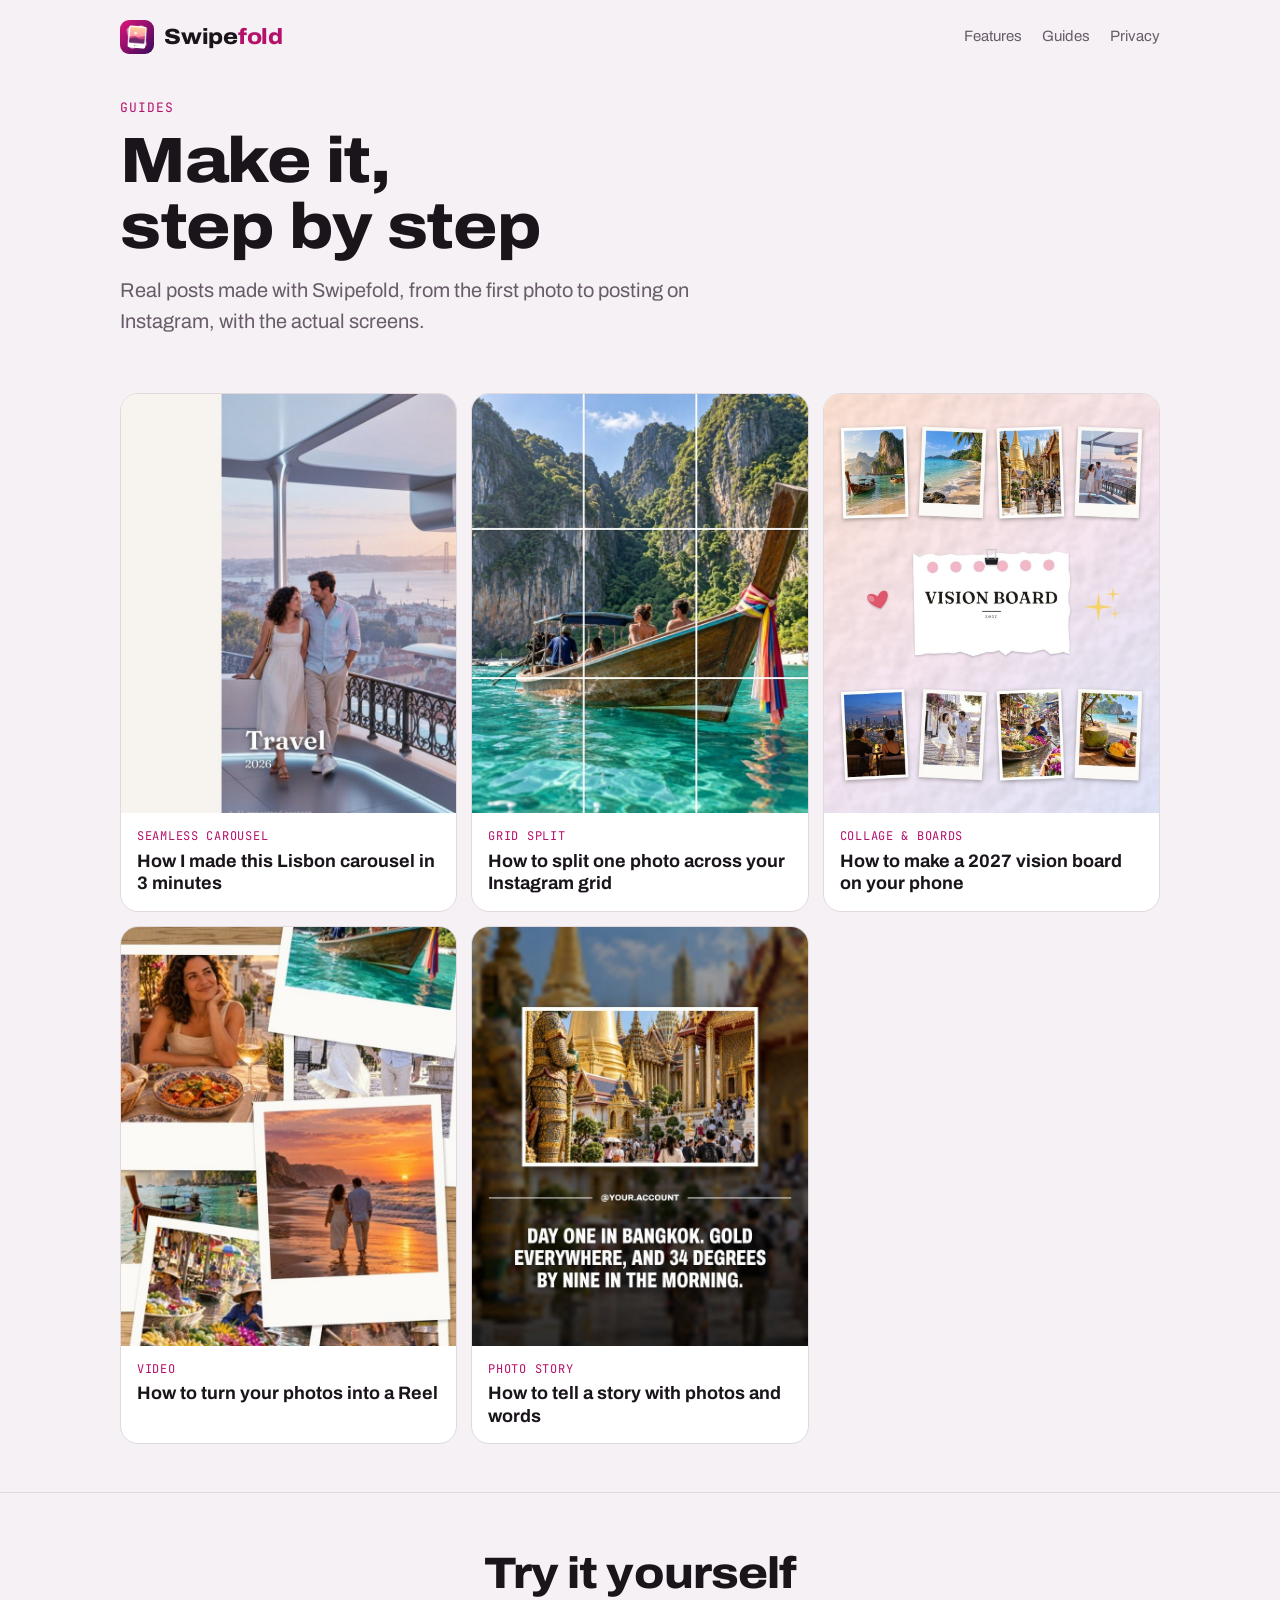
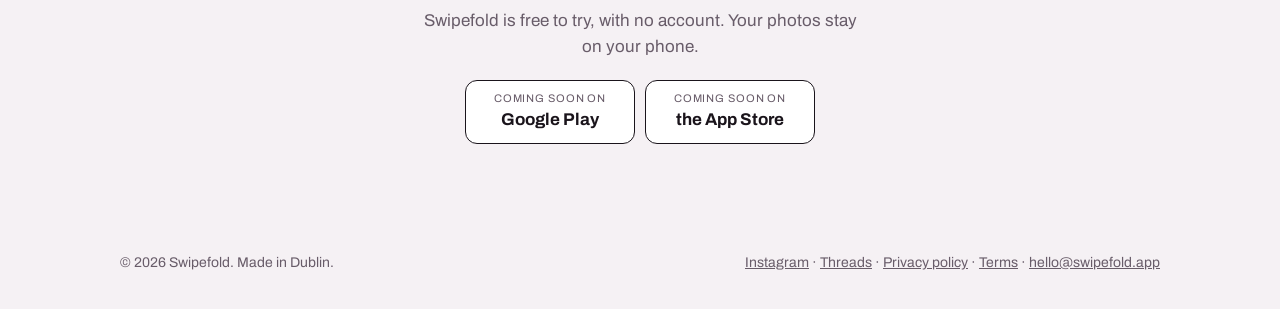
==== commit aca9a888: "Threads: carousels work there too; Threads link in every footer Co-Authored-By: Claude Opus 5.5 <nor" ====
--- a/guides.html
+++ b/guides.html
@@ -142,7 +142,7 @@
 
 <footer><div class="wrap">
   <span>© 2026 Swipefold. Made in Dublin.</span>
-  <span><a href="https://www.instagram.com/swipefold.app/" rel="me">Instagram</a> · <a href="privacy.html">Privacy policy</a> · <a href="terms.html">Terms</a> · <a href="mailto:hello@swipefold.app">hello@swipefold.app</a></span>
+  <span><a href="https://www.instagram.com/swipefold.app/" rel="me">Instagram</a> · <a href="https://www.threads.com/@swipefold.app" rel="me">Threads</a> · <a href="privacy.html">Privacy policy</a> · <a href="terms.html">Terms</a> · <a href="mailto:hello@swipefold.app">hello@swipefold.app</a></span>
 </div></footer>
 </body>
 </html>
